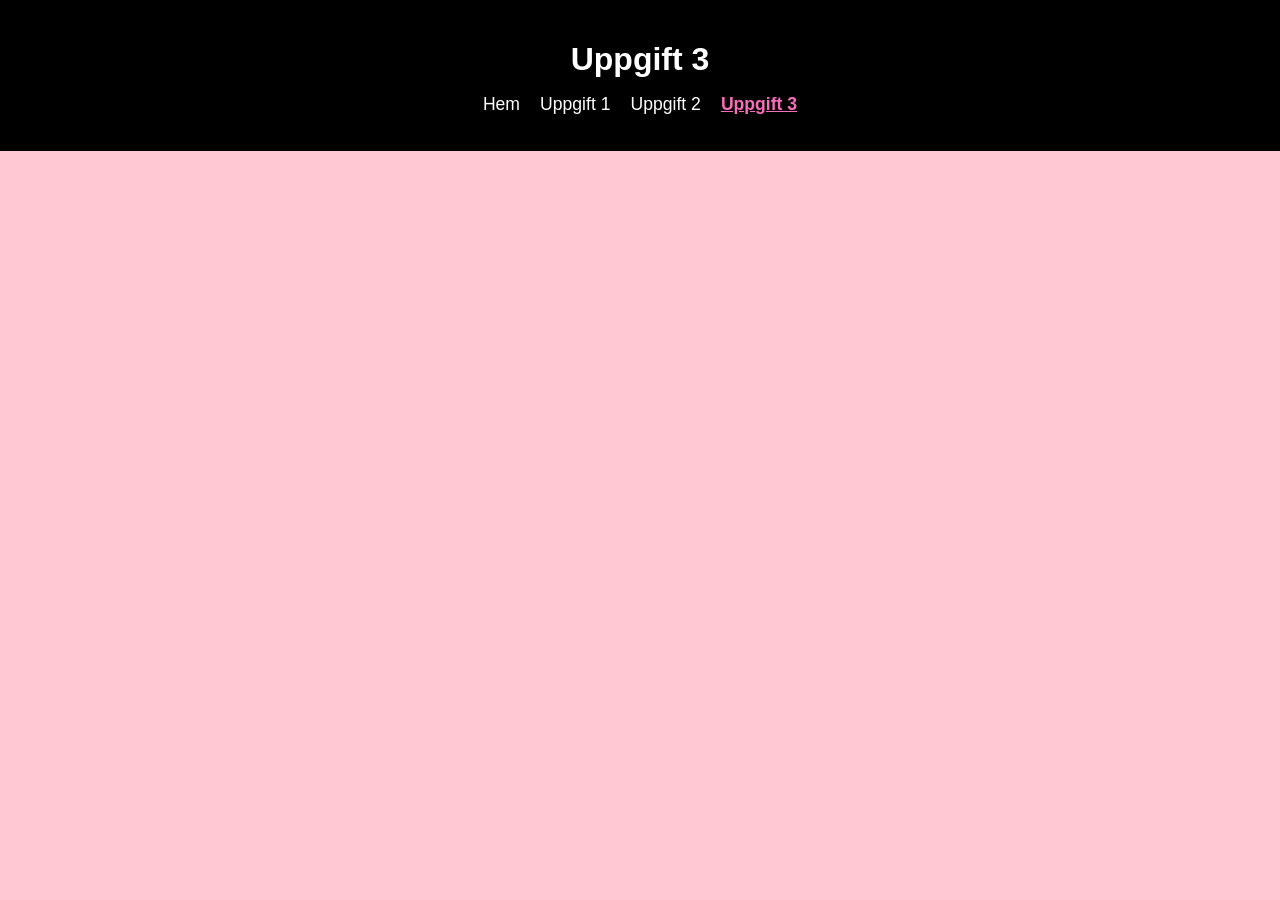
==== assignment3/index.html @ cdaa68ca "Uppgigt 3 setup" ====
<!DOCTYPE html>
<html lang="sv">
<head>
    <meta charset="UTF-8">
    <title>Uppgift 3</title>
    <link rel="stylesheet" href="../global.css"> 
    <link rel="stylesheet" href="style.css">
</head>
<body>
    <header>
        <h1>Uppgift 3</h1>
        <nav id="main-nav"></nav>
    </header>

<script type="module">
    import { renderNavigation } from '../navigation.js';
    renderNavigation('assignment3', true); 
</script>
</body>
</html>
---- global.css ----
body {
    font-family: sans-serif;
    margin: 0;
    padding: 0;
    background-color: #ffc8d2;
    color: black;
}

header {
    background-color: black;
    color: white;
    padding: 20px;
    text-align: center;
}

header h1 {
    margin-bottom: 15px;
}

#main-nav ul {
    list-style: none;
    padding: 0;
    display: flex;
    justify-content: center;
    gap: 20px;
}

#main-nav a {
    color: white;
    text-decoration: none;
    font-size: 1.1rem;
}

#main-nav a:hover {
    color: #fa6dbb;
}

.intro {
    text-align: center;
    padding: 40px 20px;
}

.grid-layout {
    display: flex;
    flex-wrap: wrap;
    gap: 20px;
    padding: 20px;
    justify-content: center;
}

.card {
    background: white;
    border: 1px solid #ddd;
    border-radius: 8px;
    padding: 20px;
    width: 280px;
    box-shadow: 0 2px 5px rgba(0,0,0,0.1);
    text-align: center;
    display: flex;
    flex-direction: column;
    justify-content: space-between;
}

.card h3 {
    margin-top: 0;
    color: #222;
}

.card p {
    font-size: 0.9rem;
    color: #666;
}

.card a {
    display: inline-block;
    margin-top: 15px;
    padding: 10px;
    background-color: #fa6dbb;
    color: white;
    text-decoration: none;
    border-radius: 5px;
}

.card a:hover {
    background-color: #fa6dbb;
}

#main-nav a.active { 
    font-weight: bold;
    text-decoration: underline;
    color: #fa6dbb; 
}

main {
    max-width: 1000px;
    margin: 0 auto;
    padding: 40px 20px;
}

section {
    margin-bottom: 30px;
    padding: 20px;
    background-color: rgba(246, 98, 159, 0.281); 
    border-radius: 8px;
}

.grid-layout {
    display: grid;
    grid-template-columns: repeat(auto-fit, minmax(300px, 1fr));
    gap: 20px;
    padding: 10px 0;
}

.assignment-card {
    padding: 20px;
    background: rgba(246, 98, 159, 0.281);
    border-radius: 10px;
    box-shadow: 0 4px 6px rgba(0,0,0,0.1);
}
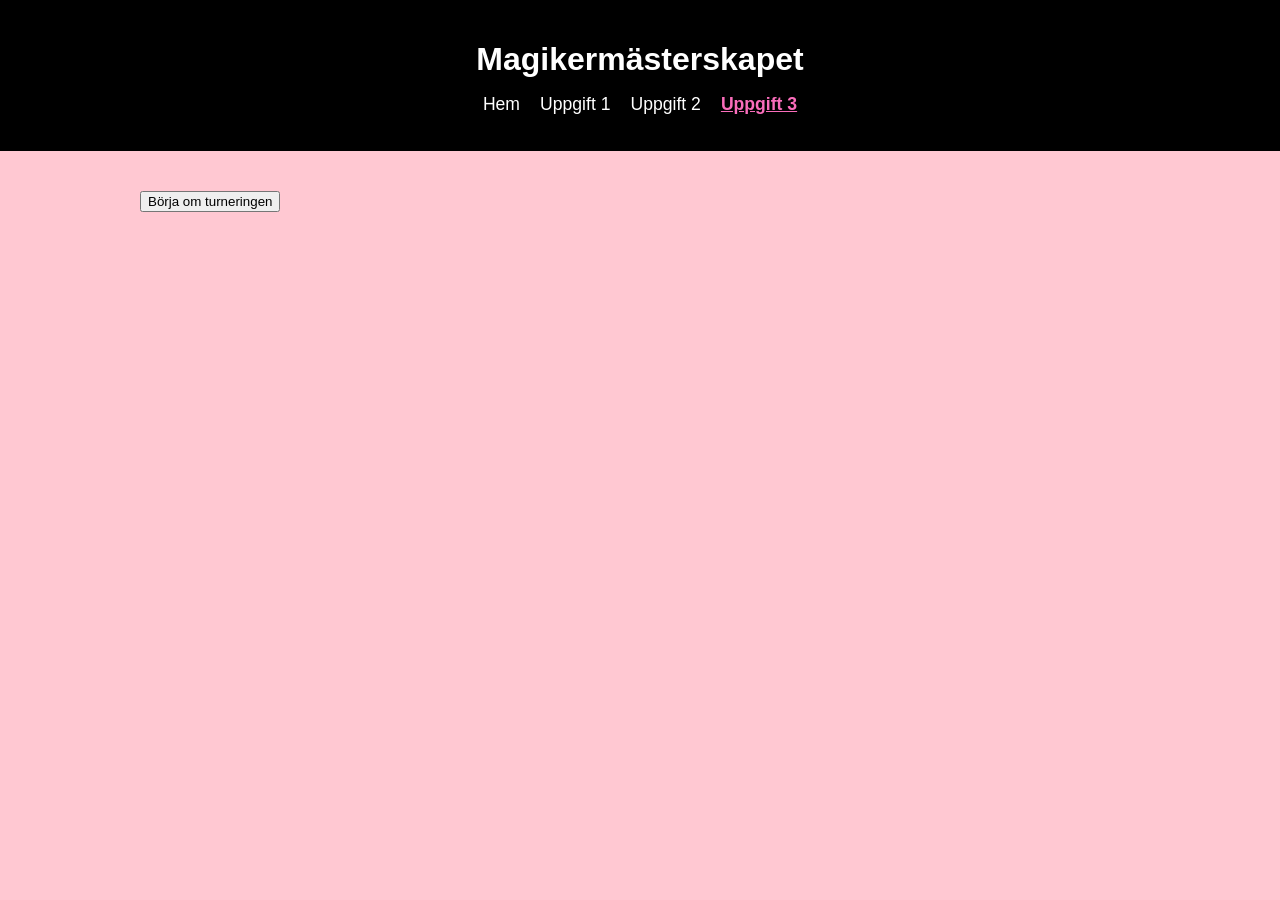
==== commit ad160814: "fetch och turneringsflöde" ====
--- a/assignment3/index.html
+++ b/assignment3/index.html
@@ -2,19 +2,31 @@
 <html lang="sv">
 <head>
     <meta charset="UTF-8">
-    <title>Uppgift 3</title>
-    <link rel="stylesheet" href="../global.css"> 
+    <meta name="viewport" content="width=device-width, initial-scale=1.0">
+    <title>Magikermästerskapet</title>
+    <link rel="stylesheet" href="../global.css">
     <link rel="stylesheet" href="style.css">
 </head>
 <body>
     <header>
-        <h1>Uppgift 3</h1>
+        <h1>Magikermästerskapet</h1>
         <nav id="main-nav"></nav>
     </header>
 
+    <main>
+        <div class="controls">
+            <button id="reset-btn">Börja om turneringen</button>
+        </div>
+
+        <div id="bracket" class="bracket"></div>
+    </main>
+
+    <script type="module" src="main.js"></script>
 <script type="module">
     import { renderNavigation } from '../navigation.js';
     renderNavigation('assignment3', true); 
-</script>
+</script>    
 </body>
-</html>+</html>
+
+
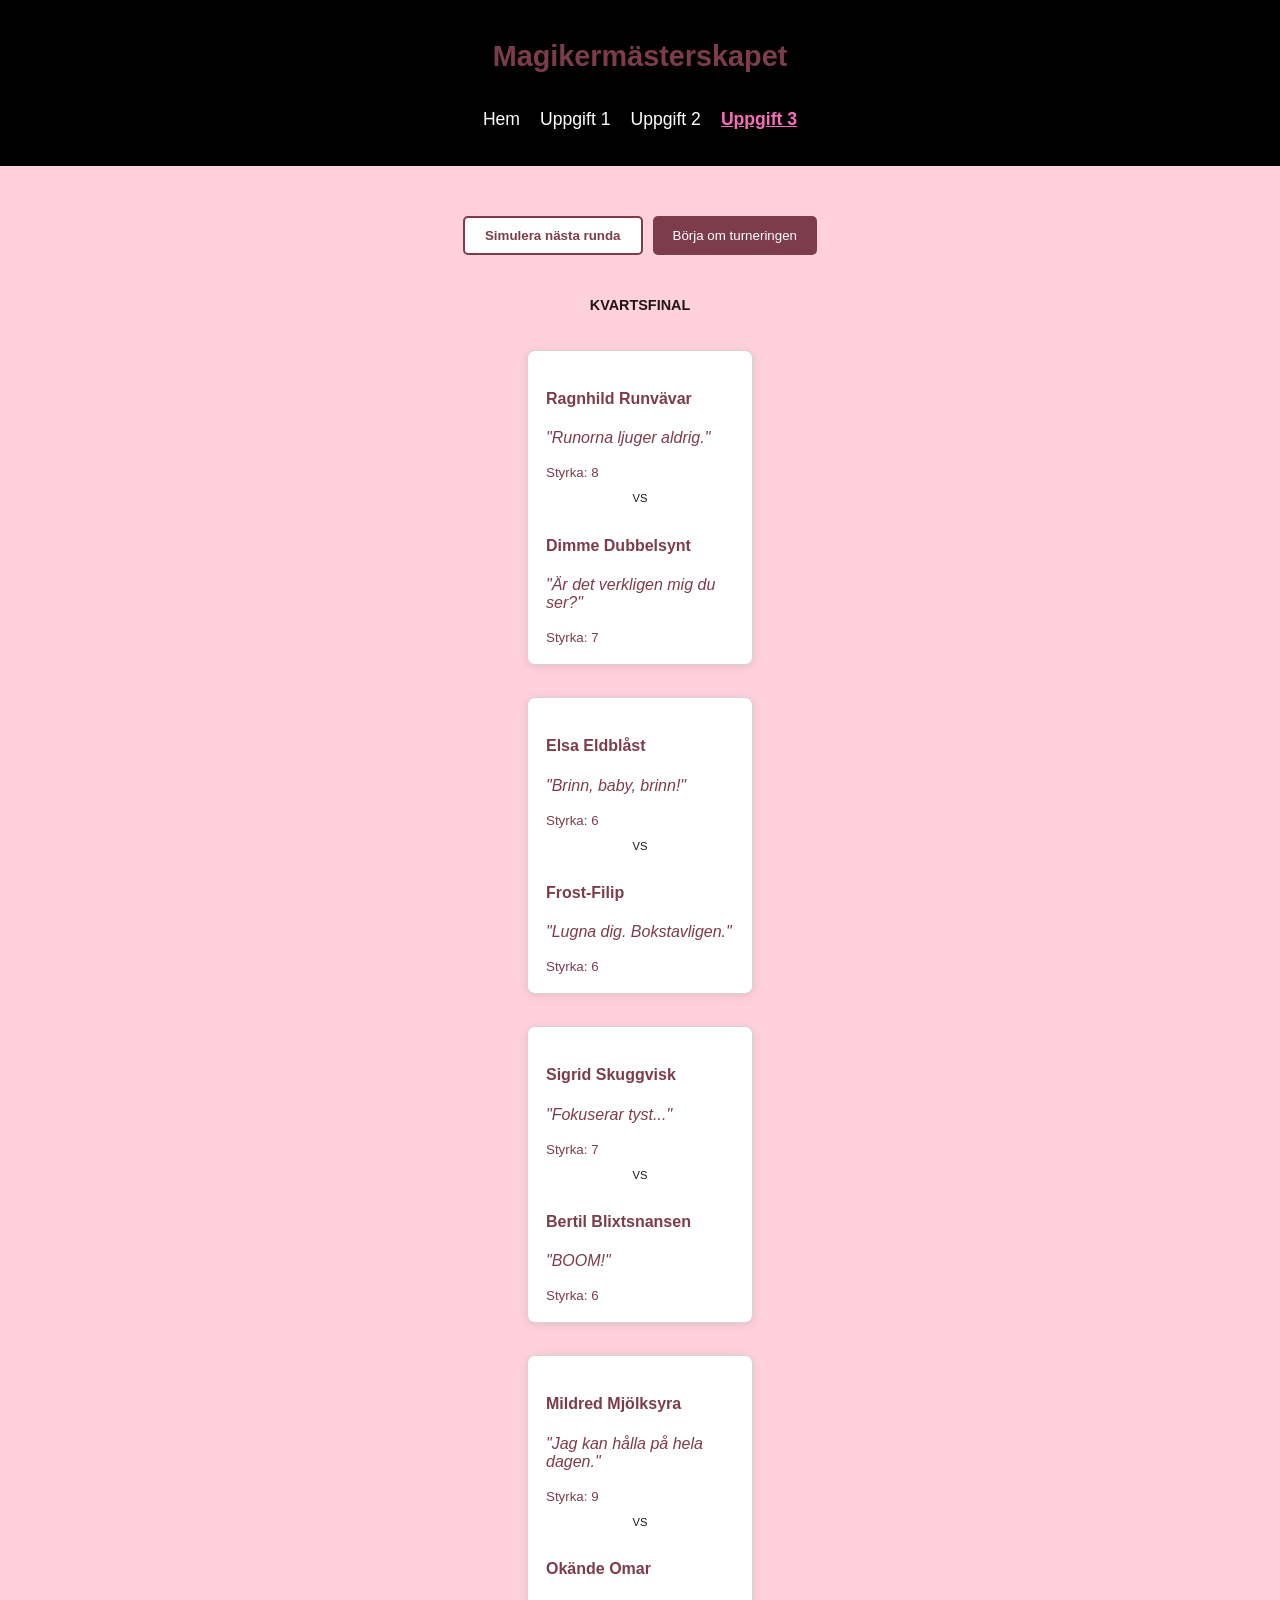
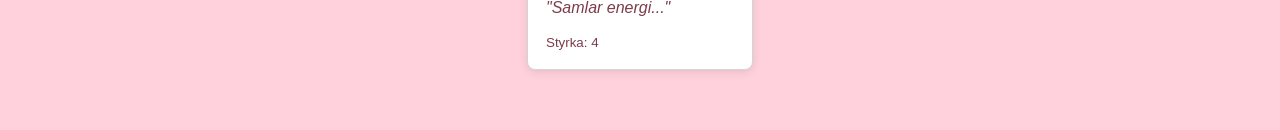
==== commit 218db919: "fixade knappen för simulering" ====
--- a/assignment3/index.html
+++ b/assignment3/index.html
@@ -15,17 +15,14 @@
 
     <main>
         <div class="controls">
-            <button id="reset-btn">Börja om turneringen</button>
+            <button id="play-round-btn">Simulera nästa runda</button>            
+             <button id="reset-btn">Börja om turneringen</button>
         </div>
 
         <div id="bracket" class="bracket"></div>
     </main>
 
-    <script type="module" src="main.js"></script>
-<script type="module">
-    import { renderNavigation } from '../navigation.js';
-    renderNavigation('assignment3', true); 
-</script>    
+    <script type="module" src="main.js"></script> 
 </body>
 </html>
 
--- a/assignment3/style.css
+++ b/assignment3/style.css
@@ -0,0 +1,128 @@
+body {
+    font-family: 'Segoe UI', sans-serif;
+    background-color: #ffd1dc;
+    margin: 0;
+    color: #7d3c4b;
+    overflow-x: auto;
+}
+
+.controls {
+    text-align: center;
+    padding: 10px;
+}
+
+#reset-btn {
+    padding: 10px 20px;
+    cursor: pointer;
+    background-color: #7d3c4b;
+    color: white;
+    border: none;
+    border-radius: 5px;
+}
+
+.bracket {
+    display: flex;
+    flex-direction: row;
+    align-items: center;
+    justify-content: center;
+    gap: 3rem;
+    padding: 20px 40px;
+    min-height: 80vh;
+}
+
+.round {
+    display: flex;
+    flex-direction: column;
+    justify-content: center;
+    gap: 2rem;
+    height: 100%;
+}
+
+.round:not(:first-child) {
+    justify-content: space-around;
+}
+
+.round h2 {
+    text-align: center;
+    font-size: 0.9rem;
+    color: #1e1419;
+    text-transform: uppercase;
+    margin-bottom: 5px;
+}
+
+.match-card {
+    background: white;
+    border: 1px solid #d4d4d4;
+    border-radius: 8px;
+    width: 200px;
+    padding: 12px;
+    box-shadow: 0 2px 10px rgba(0, 0, 0, 0.1);
+}
+
+.participant {
+    padding: 6px;
+    border-radius: 4px;
+}
+
+.vs {
+    text-align: center;
+    font-size: 0.7rem;
+    margin: 5px 0;
+    color: #1e1419;
+}
+
+.play-btn {
+    width: 100%;
+    margin-top: 10px;
+    padding: 5px;
+    cursor: pointer;
+}
+
+.winner {
+    background-color: #ffd4ec;
+    border-left: 4px solid #c85e77;
+}
+
+.loser {
+    opacity: 0.4;
+    filter: grayscale(1);
+}
+
+h1 {
+    margin: 0;
+    padding: 20px;
+    font-size: 1.8rem;
+    color: #7d3c4b;
+    white-space: nowrap;
+    align-self: center;
+}
+
+.controls {
+    text-align: center;
+    padding: 10px;
+    display: flex;
+    justify-content: center;
+    gap: 10px;
+}
+
+#play-round-btn {
+    padding: 10px 20px;
+    cursor: pointer;
+    background-color: white;
+    color: #7d3c4b;
+    border: 2px solid #7d3c4b;
+    border-radius: 5px;
+    font-weight: bold;
+}
+
+#play-round-btn:hover {
+    background-color: #ffd4ec;
+}
+
+#play-round-btn:disabled {
+    background-color: #e0e0e0;
+    color: #a0a0a0;
+    border-color: #ccc;
+    cursor: not-allowed;
+    opacity: 0.7;
+}
